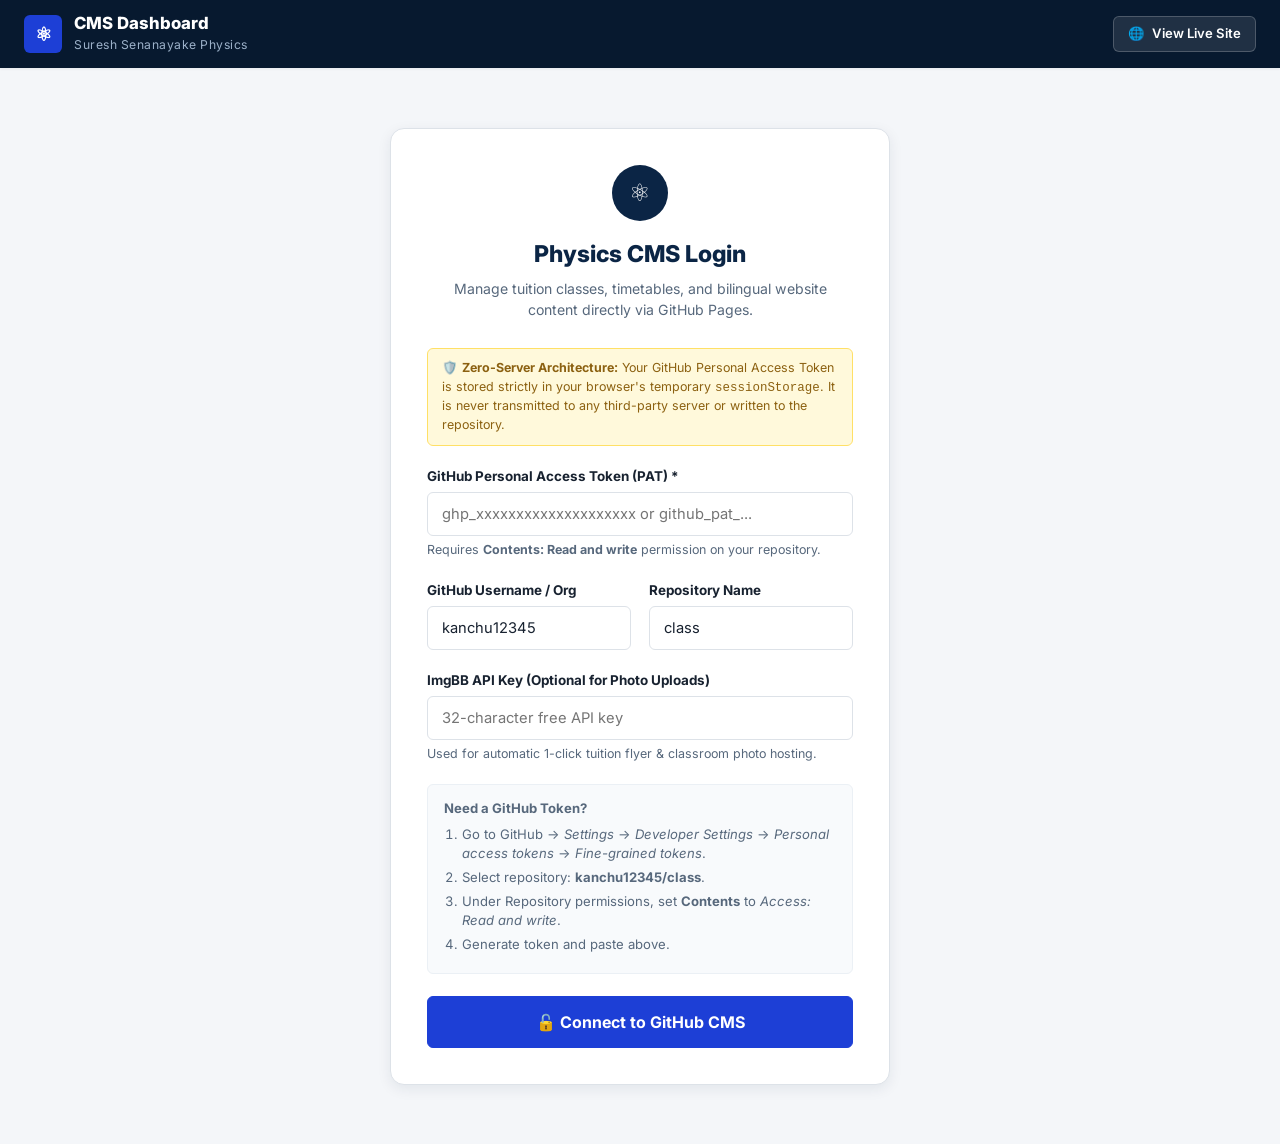
==== admin/index.html @ d7cce409 "Add static CMS data/content.json and serverless admin dashboard (Part 3)" ====
<!DOCTYPE html>
<html lang="en">
<head>
  <meta charset="UTF-8">
  <meta name="viewport" content="width=device-width, initial-scale=1.0">
  <title>CMS Dashboard | Suresh Senanayake Physics Classes</title>

  <!-- Favicon -->
  <link rel="icon" type="image/svg+xml" href="../favicon.svg">
  <link rel="alternate icon" type="image/png" href="../favicon.png">

  <!-- Typography: Inter & Noto Sans Sinhala -->
  <link rel="preconnect" href="https://fonts.googleapis.com">
  <link rel="preconnect" href="https://fonts.gstatic.com" crossorigin>
  <link href="https://fonts.googleapis.com/css2?family=Inter:wght@400;500;600;700;800&family=Noto+Sans+Sinhala:wght@400;500;600;700&display=swap" rel="stylesheet">

  <!-- Admin Stylesheet -->
  <link rel="stylesheet" href="admin.css">
</head>
<body>

  <!-- =========================================================================
       ADMIN HEADER
       ========================================================================= -->
  <header class="admin-header">
    <div class="header-brand">
      <div class="brand-icon">⚛</div>
      <div class="brand-info">
        <h1>CMS Dashboard</h1>
        <span>Suresh Senanayake Physics <strong id="headerRepoInfo" style="color: #64D2FF; margin-left: 6px;"></strong></span>
      </div>
    </div>
    <div class="header-actions">
      <a href="../index.html" target="_blank" class="btn btn-header-link" title="Open live public website in new tab">
        🌐 <span class="btn-text-desktop">View Live Site</span>
      </a>
      <button type="button" id="logoutBtn" class="btn btn-danger" style="display: none;" title="Clear token from browser session">
        🔒 <span class="btn-text-desktop">Logout</span>
      </button>
    </div>
  </header>

  <!-- Toast Notification Container -->
  <div id="adminToast" class="admin-toast"></div>

  <!-- Realtime Sync Indicator -->
  <div id="loadingIndicator" style="display: none; position: fixed; top: 78px; right: 24px; background: rgba(7, 25, 47, 0.95); color: #FFFFFF; padding: 10px 18px; border-radius: 8px; z-index: 1200; font-size: 0.88rem; font-weight: 600; box-shadow: 0 4px 14px rgba(0,0,0,0.25); border: 1px solid rgba(255,255,255,0.1);">
    ⏳ Syncing with GitHub...
  </div>

  <!-- =========================================================================
       1. AUTHENTICATION / LOGIN SCREEN
       ========================================================================= -->
  <main class="auth-wrapper" id="authWrapper">
    <div class="auth-card">
      <div class="auth-header">
        <div class="auth-logo">⚛</div>
        <h2>Physics CMS Login</h2>
        <p>Manage tuition classes, timetables, and bilingual website content directly via GitHub Pages.</p>
      </div>

      <div class="security-note">
        🛡️ <strong>Zero-Server Architecture:</strong> Your GitHub Personal Access Token is stored strictly in your browser's temporary <code>sessionStorage</code>. It is never transmitted to any third-party server or written to the repository.
      </div>

      <form id="loginForm">
        <div class="form-group">
          <label for="ghTokenInput">GitHub Personal Access Token (PAT) *</label>
          <input type="password" id="ghTokenInput" placeholder="ghp_xxxxxxxxxxxxxxxxxxxx or github_pat_..." required autocomplete="current-password">
          <span class="form-hint">Requires <strong>Contents: Read and write</strong> permission on your repository.</span>
        </div>

        <div class="grid-2">
          <div class="form-group">
            <label for="repoOwnerInput">GitHub Username / Org</label>
            <input type="text" id="repoOwnerInput" value="kanchu12345" required>
          </div>
          <div class="form-group">
            <label for="repoNameInput">Repository Name</label>
            <input type="text" id="repoNameInput" value="class" required>
          </div>
        </div>

        <div class="form-group">
          <label for="imgbbKeyInput">ImgBB API Key (Optional for Photo Uploads)</label>
          <input type="text" id="imgbbKeyInput" placeholder="32-character free API key">
          <span class="form-hint">Used for automatic 1-click tuition flyer & classroom photo hosting.</span>
        </div>

        <div class="auth-guide-box">
          <strong>Need a GitHub Token?</strong>
          <ol>
            <li>Go to GitHub → <em>Settings</em> → <em>Developer Settings</em> → <em>Personal access tokens</em> → <em>Fine-grained tokens</em>.</li>
            <li>Select repository: <strong>kanchu12345/class</strong>.</li>
            <li>Under Repository permissions, set <strong>Contents</strong> to <em>Access: Read and write</em>.</li>
            <li>Generate token and paste above.</li>
          </ol>
        </div>

        <button type="submit" class="btn btn-primary" style="width: 100%; padding: 13px; font-size: 1rem; font-weight: 700;">
          🔓 Connect to GitHub CMS
        </button>
      </form>
    </div>
  </main>

  <!-- =========================================================================
       2. DASHBOARD CONTAINER
       ========================================================================= -->
  <div class="admin-container" id="adminContainer" style="display: none;">

    <!-- Navigation Tabs -->
    <nav class="admin-tabs" aria-label="CMS Sections">
      <button type="button" class="tab-btn active" data-tab="tab-classes">
        📚 Tuition Classes <span class="tab-badge" id="classesCountBadge">0</span>
      </button>
      <button type="button" class="tab-btn" data-tab="tab-content">
        📝 Website Copy (Bilingual)
      </button>
      <button type="button" class="tab-btn" data-tab="tab-settings">
        ⚙️ Settings & API Keys
      </button>
    </nav>

    <!-- -----------------------------------------------------------------------
         TAB 1: CLASSES CRUD
         ----------------------------------------------------------------------- -->
    <div class="tab-pane active" id="tab-classes">
      <div class="section-toolbar">
        <div>
          <h2>Tuition Classes & Timetables</h2>
          <p>Add, edit, reorder, or remove class offerings, timetables, and feature bullet points.</p>
        </div>
        <button type="button" id="addClassBtn" class="btn btn-primary">
          + Add New Class
        </button>
      </div>

      <!-- Card Grid populated dynamically by admin.js -->
      <div class="admin-classes-grid" id="classesListContainer">
        <!-- Rendered by admin.js -->
      </div>
    </div>

    <!-- -----------------------------------------------------------------------
         TAB 2: BILINGUAL SITE CONTENT
         ----------------------------------------------------------------------- -->
    <div class="tab-pane" id="tab-content">
      <div class="section-toolbar">
        <div>
          <h2>Website Content Editor</h2>
          <p>Edit English and Sinhala copy across the hero banner, teacher bio, location, and contact cards.</p>
        </div>
      </div>

      <form id="siteContentForm">

        <!-- HERO SECTION CARD -->
        <div class="content-section-card">
          <h3>⚡ Hero Section</h3>
          <p class="card-desc">Topmost banner headlines, trust badge, and introductory tagline.</p>

          <div class="bilingual-field">
            <div class="lang-col">
              <label><span class="badge-lang-en">EN</span> Top Badge</label>
              <input type="text" id="h_badge_en" placeholder="e.g. 2026 / 2027 A/L Physics Batches Open">
            </div>
            <div class="lang-col">
              <label><span class="badge-lang-si">SI</span> Top Badge (සිංහල)</label>
              <input type="text" id="h_badge_si" placeholder="e.g. 2026 / 2027 උසස් පෙළ භෞතික විද්‍යාව">
            </div>
          </div>

          <div class="bilingual-field">
            <div class="lang-col">
              <label><span class="badge-lang-en">EN</span> Main Headline</label>
              <textarea id="h_headline_en" rows="2" placeholder="Main title text on homepage"></textarea>
            </div>
            <div class="lang-col">
              <label><span class="badge-lang-si">SI</span> Main Headline (සිංහල)</label>
              <textarea id="h_headline_si" rows="2" placeholder="ප්‍රධාන සිරස්තලය"></textarea>
            </div>
          </div>

          <div class="bilingual-field">
            <div class="lang-col">
              <label><span class="badge-lang-en">EN</span> Subline Description</label>
              <textarea id="h_subline_en" rows="3" placeholder="Supporting text below headline"></textarea>
            </div>
            <div class="lang-col">
              <label><span class="badge-lang-si">SI</span> Subline Description (සිංහල)</label>
              <textarea id="h_subline_si" rows="3" placeholder="උප සිරස්තලය"></textarea>
            </div>
          </div>
        </div>

        <!-- ABOUT TEACHER CARD -->
        <div class="content-section-card">
          <h3>👨‍🏫 About the Teacher</h3>
          <p class="card-desc">Educator profile, academic qualifications, and teaching philosophy.</p>

          <div class="bilingual-field">
            <div class="lang-col">
              <label><span class="badge-lang-en">EN</span> Section Kicker</label>
              <input type="text" id="a_kicker_en" placeholder="e.g. Meet Your Teacher">
            </div>
            <div class="lang-col">
              <label><span class="badge-lang-si">SI</span> Section Kicker (සිංහල)</label>
              <input type="text" id="a_kicker_si" placeholder="e.g. ඔබේ ගුරුවරයා">
            </div>
          </div>

          <div class="bilingual-field">
            <div class="lang-col">
              <label><span class="badge-lang-en">EN</span> Teacher Name / Title</label>
              <input type="text" id="a_title_en" placeholder="e.g. Suresh Senanayake">
            </div>
            <div class="lang-col">
              <label><span class="badge-lang-si">SI</span> Teacher Name / Title (සිංහල)</label>
              <input type="text" id="a_title_si" placeholder="e.g. සුරේෂ් සේනානායක">
            </div>
          </div>

          <div class="bilingual-field">
            <div class="lang-col">
              <label><span class="badge-lang-en">EN</span> Role Subtitle</label>
              <input type="text" id="a_subtitle_en" placeholder="e.g. Dedicated Physics Educator">
            </div>
            <div class="lang-col">
              <label><span class="badge-lang-si">SI</span> Role Subtitle (සිංහල)</label>
              <input type="text" id="a_subtitle_si" placeholder="e.g. කැපවූ භෞතික විද්‍යා ආචාර්ය">
            </div>
          </div>

          <div class="bilingual-field">
            <div class="lang-col">
              <label><span class="badge-lang-en">EN</span> Academic Qualifications</label>
              <input type="text" id="a_teacher_degree_en" placeholder="e.g. B.Sc. (Physics), University of Peradeniya">
            </div>
            <div class="lang-col">
              <label><span class="badge-lang-si">SI</span> Academic Qualifications (සිංහල)</label>
              <input type="text" id="a_teacher_degree_si" placeholder="e.g. පේරාදෙණිය විශ්වවිද්‍යාලයේ භෞතික විද්‍යා උපාධිධාරී">
            </div>
          </div>

          <div class="bilingual-field">
            <div class="lang-col">
              <label><span class="badge-lang-en">EN</span> Bio Paragraph 1</label>
              <textarea id="a_p1_en" rows="4"></textarea>
            </div>
            <div class="lang-col">
              <label><span class="badge-lang-si">SI</span> Bio Paragraph 1 (සිංහල)</label>
              <textarea id="a_p1_si" rows="4"></textarea>
            </div>
          </div>

          <div class="bilingual-field">
            <div class="lang-col">
              <label><span class="badge-lang-en">EN</span> Bio Paragraph 2</label>
              <textarea id="a_p2_en" rows="4"></textarea>
            </div>
            <div class="lang-col">
              <label><span class="badge-lang-si">SI</span> Bio Paragraph 2 (සිංහල)</label>
              <textarea id="a_p2_si" rows="4"></textarea>
            </div>
          </div>

          <div class="bilingual-field">
            <div class="lang-col">
              <label><span class="badge-lang-en">EN</span> Philosophy Quote Title</label>
              <input type="text" id="a_phil_title_en" placeholder="e.g. Teaching Philosophy">
            </div>
            <div class="lang-col">
              <label><span class="badge-lang-si">SI</span> Philosophy Quote Title (සිංහල)</label>
              <input type="text" id="a_phil_title_si" placeholder="e.g. ඉගැන්වීමේ දර්ශනය">
            </div>
          </div>
        </div>

        <!-- LOCATION & VENUE CARD -->
        <div class="content-section-card">
          <h3>📍 Location & Campus Facilities</h3>
          <p class="card-desc">Physical classroom institute details and Google Maps embed configuration.</p>

          <div class="bilingual-field">
            <div class="lang-col">
              <label><span class="badge-lang-en">EN</span> Institute Name</label>
              <input type="text" id="loc_name_en" placeholder="e.g. Gampaha Education Institute">
            </div>
            <div class="lang-col">
              <label><span class="badge-lang-si">SI</span> Institute Name (සිංහල)</label>
              <input type="text" id="loc_name_si" placeholder="e.g. ගම්පහ අධ්‍යාපන ආයතනය">
            </div>
          </div>

          <div class="grid-2">
            <div class="form-group">
              <label for="loc_town_en">Town / City</label>
              <input type="text" id="loc_town_en" placeholder="e.g. Gampaha, Sri Lanka">
            </div>
            <div class="form-group">
              <label for="loc_landmark_en">Landmark / Proximity</label>
              <input type="text" id="loc_landmark_en" placeholder="e.g. 5 mins walk from Gampaha Railway Station">
            </div>
          </div>

          <div class="form-group">
            <label for="loc_facilities_en">Facilities Description</label>
            <input type="text" id="loc_facilities_en" placeholder="e.g. Air-conditioned lecture halls, multimedia projection, quiet study lounge">
          </div>

          <div class="form-group">
            <label for="loc_map_url">Google Maps Embed URL</label>
            <input type="url" id="loc_map_url" placeholder="https://www.google.com/maps/embed?...">
            <span class="form-hint">Paste the <code>src</code> attribute from Google Maps → Share → Embed a map.</span>
          </div>
        </div>

        <!-- CONTACT DETAILS CARD -->
        <div class="content-section-card">
          <h3>📞 Direct Contact & Inquiries</h3>
          <p class="card-desc">Official channels linked to call, email, and WhatsApp inquiry buttons.</p>

          <div class="grid-3">
            <div class="form-group">
              <label for="c_email">Official Email</label>
              <input type="email" id="c_email" placeholder="e.g. suresh.senanayake@gmail.com">
            </div>
            <div class="form-group">
              <label for="c_phone">Phone Number</label>
              <input type="tel" id="c_phone" placeholder="e.g. 071 569 7364">
            </div>
            <div class="form-group">
              <label for="c_whatsapp">WhatsApp Number</label>
              <input type="tel" id="c_whatsapp" placeholder="e.g. +94 77 917 0297">
            </div>
          </div>
        </div>

      </form>
    </div>

    <!-- -----------------------------------------------------------------------
         TAB 3: SETTINGS & API KEYS
         ----------------------------------------------------------------------- -->
    <div class="tab-pane" id="tab-settings">
      <div class="section-toolbar">
        <div>
          <h2>Settings & Integrations</h2>
          <p>Configure repository parameters and third-party media hosting keys.</p>
        </div>
      </div>

      <div class="content-section-card">
        <h3>🖼️ ImgBB Image Hosting Configuration</h3>
        <p class="card-desc">Enable 1-click flyer and classroom photo uploads directly from the Class Editor modal.</p>

        <div class="form-group">
          <label for="settingsImgbbKey">ImgBB Free API Key</label>
          <input type="text" id="settingsImgbbKey" placeholder="Paste your 32-character ImgBB API key">
          <span class="form-hint">Get a free key in 30 seconds at <a href="https://api.imgbb.com/" target="_blank">api.imgbb.com</a>. Stored only in your local browser storage.</span>
        </div>

        <button type="button" id="saveSettingsBtn" class="btn btn-primary">
          💾 Save Settings
        </button>
      </div>

      <div class="content-section-card">
        <h3>🚀 GitHub Pages Deployment Workflow</h3>
        <p class="card-desc">How changes make their way to your live website:</p>
        <ol style="padding-left: 20px; color: var(--admin-text-muted); font-size: 0.88rem; line-height: 1.7;">
          <li>When you click <strong>Commit & Publish to GitHub</strong>, the admin panel creates a new Git commit on branch <code>main</code> updating <code>data/content.json</code>.</li>
          <li>Sinhala characters are encoded into UTF-8 safe base64 bytes to guarantee zero text corruption.</li>
          <li>GitHub Pages automatically detects the commit and rebuilds the static site within 1–2 minutes.</li>
          <li>Visitors on <code>index.html</code> immediately receive the new classes and copy upon refreshing the page.</li>
        </ol>
      </div>
    </div>

  </div>

  <!-- =========================================================================
       3. CLASS EDIT / ADD MODAL
       ========================================================================= -->
  <div class="modal-overlay" id="classModal">
    <div class="modal-dialog">
      <div class="modal-header">
        <h3 id="classModalTitle">Add New Class Entry</h3>
        <button type="button" id="modalCloseBtn" class="modal-close-btn" aria-label="Close modal">&times;</button>
      </div>

      <form id="classForm">
        <div class="modal-body">

          <!-- Title -->
          <div class="bilingual-field">
            <div class="lang-col">
              <label><span class="badge-lang-en">EN</span> Class Title *</label>
              <input type="text" id="c_title_en" placeholder="e.g. 2026 A/L Physics Theory" required>
            </div>
            <div class="lang-col">
              <label><span class="badge-lang-si">SI</span> Class Title (සිංහල)</label>
              <input type="text" id="c_title_si" placeholder="e.g. 2026 උසස් පෙළ සිද්ධාන්ත">
            </div>
          </div>

          <!-- Tag & Category -->
          <div class="grid-2">
            <div class="form-group">
              <label for="c_tag">Tag Label</label>
              <input type="text" id="c_tag" placeholder="e.g. 2026 A/L or O/L Foundation">
            </div>
            <div class="form-group">
              <label for="c_tagClass">Tag Visual Style</label>
              <select id="c_tagClass">
                <option value="tag-al">A/L Theory (Royal Blue Badge)</option>
                <option value="tag-rev">Revision / Paper (Teal Badge)</option>
                <option value="tag-ol">O/L Foundation (Amber Badge)</option>
              </select>
            </div>
          </div>

          <!-- Medium & Badge -->
          <div class="grid-2">
            <div class="form-group">
              <label for="c_medium_en">Medium (English)</label>
              <input type="text" id="c_medium_en" value="Sinhala & English Medium">
            </div>
            <div class="form-group">
              <label for="c_badge">Featured Highlight Badge</label>
              <input type="text" id="c_badge" placeholder="e.g. NEW BATCH or POPULAR">
            </div>
          </div>

          <div class="form-group">
            <label for="c_medium_si">Medium (සිංහල)</label>
            <input type="text" id="c_medium_si" value="සිංහල හා ඉංග්‍රීසි මාධ්‍ය">
          </div>

          <!-- Schedule & Venue -->
          <div class="bilingual-field">
            <div class="lang-col">
              <label><span class="badge-lang-en">EN</span> Timetable / Schedule</label>
              <input type="text" id="c_schedule_en" placeholder="e.g. Saturdays: 8:00 AM – 1:30 PM">
            </div>
            <div class="lang-col">
              <label><span class="badge-lang-si">SI</span> Timetable (සිංහල)</label>
              <input type="text" id="c_schedule_si" placeholder="e.g. සෙනසුරාදා: පෙ.ව. 8:00 – ප.ව. 1:30">
            </div>
          </div>

          <div class="form-group">
            <label for="c_venue">Campus Venue</label>
            <input type="text" id="c_venue" value="Gampaha Institute">
          </div>

          <!-- Descriptions -->
          <div class="bilingual-field">
            <div class="lang-col">
              <label><span class="badge-lang-en">EN</span> Class Description</label>
              <textarea id="c_desc_en" rows="3" placeholder="Brief overview of course curriculum"></textarea>
            </div>
            <div class="lang-col">
              <label><span class="badge-lang-si">SI</span> Class Description (සිංහල)</label>
              <textarea id="c_desc_si" rows="3" placeholder="පාඨමාලා විස්තරය"></textarea>
            </div>
          </div>

          <!-- Features (Bullet points) -->
          <div class="form-group">
            <label for="c_features">Key Syllabus Features (One per line: <code>English | Sinhala</code>)</label>
            <textarea id="c_features" rows="4" placeholder="Full syllabus theory coverage | සම්පූර්ණ විෂය නිර්දේශ ආවරණය&#10;Unit-by-unit tutorials | ඒකක අනුව නිබන්ධන&#10;Model paper discussion | ආදර්ශ ප්‍රශ්න පත්‍ර සාකච්ඡාව"></textarea>
            <span class="form-hint">Format each line as: <code>English Feature | Sinhala Feature</code>. If no pipe, the text will be used for both.</span>
          </div>

          <!-- Image Upload & URL -->
          <div class="form-group">
            <label>Classroom / Flyer Photo</label>
            <div class="image-upload-box">
              <input type="file" id="classImageFile" accept="image/png, image/jpeg, image/webp">
              <div id="imageUploadStatus" style="font-size: 0.8rem; margin-top: 6px; color: var(--admin-text-muted);">
                Select photo to upload to ImgBB automatically, or paste direct URL below.
              </div>
            </div>
            <input type="url" id="classImageUrlInput" placeholder="https://i.ibb.co/... or https://images.unsplash.com/...">

            <div class="image-preview-frame" id="classImagePreview">
              <img src="" alt="Class thumbnail preview" id="previewImgTag">
              <button type="button" id="removeImageBtn" class="btn btn-danger" style="position: absolute; top: 8px; right: 8px; padding: 4px 10px; font-size: 0.75rem;">
                ✕ Remove
              </button>
            </div>
          </div>

        </div>

        <div class="modal-footer">
          <button type="button" id="modalCancelBtn" class="btn btn-secondary">Cancel</button>
          <button type="submit" class="btn btn-primary">Save to Draft</button>
        </div>
      </form>
    </div>
  </div>

  <!-- =========================================================================
       4. FLOATING SAVE & PUBLISH BAR
       ========================================================================= -->
  <aside class="floating-save-bar" id="floatingSaveBar" style="display: none;">
    <div class="save-status-info">
      <span id="saveStatusDot" class="status-dot"></span>
      <span id="saveStatusText">All changes synced with GitHub</span>
    </div>
    <div class="save-actions">
      <button type="button" id="discardChangesBtn" class="btn btn-secondary">
        Discard Changes
      </button>
      <button type="button" id="saveAllBtn" class="btn btn-primary">
        💾 Commit & Publish to GitHub
      </button>
    </div>
  </aside>

  <!-- Admin Controller Script -->
  <script src="admin.js"></script>
</body>
</html>
---- admin/admin.css ----
/* ==========================================================================
   ADMIN PANEL STYLESHEET — SURESH SENANAYAKE PHYSICS CLASSES
   Academic, Functional, High-Productivity Dashboard UI
   ========================================================================== */

:root {
  --admin-primary: #0B2545;
  --admin-primary-dark: #07192F;
  --admin-brand-blue: #1D3FD6;
  --admin-brand-hover: #1432B2;
  --admin-amber: #F5A623;
  --admin-amber-hover: #E09212;
  --admin-teal: #17B6A7;
  --admin-teal-soft: rgba(23, 182, 167, 0.12);
  --admin-red: #E03131;
  --admin-green: #2B8A3E;

  --admin-bg: #F4F6F9;
  --admin-surface: #FFFFFF;
  --admin-border: #DDE2E8;
  --admin-border-subtle: #EBF0F5;

  --admin-text: #182230;
  --admin-text-muted: #57687C;
  --admin-text-light: #8494A5;

  --font-sans: 'Inter', -apple-system, BlinkMacSystemFont, 'Segoe UI', Roboto, Helvetica, Arial, sans-serif;
  --font-sinhala: 'Noto Sans Sinhala', 'Inter', sans-serif;

  --radius-sm: 6px;
  --radius-md: 10px;
  --radius-lg: 14px;
  --radius-pill: 9999px;

  --shadow-sm: 0 1px 3px rgba(11, 37, 69, 0.06);
  --shadow-md: 0 4px 14px rgba(11, 37, 69, 0.08);
  --shadow-lg: 0 10px 30px rgba(11, 37, 69, 0.12);
}

*, *::before, *::after {
  box-sizing: border-box;
  margin: 0;
  padding: 0;
}

body {
  font-family: var(--font-sans);
  background-color: var(--admin-bg);
  color: var(--admin-text);
  line-height: 1.5;
  font-size: 0.95rem;
  min-height: 100vh;
}

/* Form inputs & Typography */
input, select, textarea, button {
  font: inherit;
}

a {
  color: var(--admin-brand-blue);
  text-decoration: none;
}

a:hover {
  text-decoration: underline;
}

/* Top Navigation Bar */
.admin-header {
  background-color: var(--admin-primary-dark);
  color: #FFFFFF;
  height: 68px;
  padding: 0 24px;
  display: flex;
  align-items: center;
  justify-content: space-between;
  box-shadow: var(--shadow-sm);
  position: sticky;
  top: 0;
  z-index: 100;
}

.header-brand {
  display: flex;
  align-items: center;
  gap: 12px;
}

.brand-icon {
  width: 38px;
  height: 38px;
  background-color: var(--admin-brand-blue);
  color: #FFFFFF;
  border-radius: var(--radius-sm);
  display: flex;
  align-items: center;
  justify-content: center;
  font-weight: 800;
  font-size: 1.2rem;
}

.brand-info h1 {
  font-size: 1.05rem;
  font-weight: 800;
  line-height: 1.2;
}

.brand-info span {
  font-size: 0.76rem;
  color: #9CB1C9;
  letter-spacing: 0.5px;
}

.header-actions {
  display: flex;
  align-items: center;
  gap: 12px;
}

.btn {
  display: inline-flex;
  align-items: center;
  justify-content: center;
  gap: 8px;
  padding: 9px 18px;
  font-size: 0.88rem;
  font-weight: 600;
  border-radius: var(--radius-sm);
  cursor: pointer;
  border: 1px solid transparent;
  transition: all 0.2s ease;
  text-decoration: none;
}

.btn-primary {
  background-color: var(--admin-brand-blue);
  color: #FFFFFF;
  border-color: var(--admin-brand-blue);
}

.btn-primary:hover {
  background-color: var(--admin-brand-hover);
  text-decoration: none;
}

.btn-amber {
  background-color: var(--admin-amber);
  color: #07192F;
  border-color: var(--admin-amber);
  font-weight: 700;
}

.btn-amber:hover {
  background-color: var(--admin-amber-hover);
  text-decoration: none;
}

.btn-secondary {
  background-color: var(--admin-surface);
  color: var(--admin-text);
  border-color: var(--admin-border);
}

.btn-secondary:hover {
  background-color: #F1F4F8;
  text-decoration: none;
}

.btn-danger {
  background-color: #FFF5F5;
  color: var(--admin-red);
  border-color: #FFC9C9;
}

.btn-danger:hover {
  background-color: var(--admin-red);
  color: #FFFFFF;
  text-decoration: none;
}

.btn-header-link {
  background-color: rgba(255, 255, 255, 0.1);
  color: #FFFFFF;
  border-color: rgba(255, 255, 255, 0.2);
  font-size: 0.82rem;
  padding: 7px 14px;
}

.btn-header-link:hover {
  background-color: rgba(255, 255, 255, 0.2);
  color: #FFFFFF;
  text-decoration: none;
}

/* Authentication Screen */
.auth-wrapper {
  max-width: 540px;
  margin: 60px auto;
  padding: 0 20px;
}

.auth-card {
  background-color: var(--admin-surface);
  border: 1px solid var(--admin-border);
  border-radius: var(--radius-lg);
  padding: 36px;
  box-shadow: var(--shadow-md);
}

.auth-header {
  text-align: center;
  margin-bottom: 28px;
}

.auth-logo {
  width: 56px;
  height: 56px;
  background-color: var(--admin-primary);
  color: #FFFFFF;
  border-radius: 50%;
  display: flex;
  align-items: center;
  justify-content: center;
  margin: 0 auto 16px auto;
  font-size: 1.5rem;
}

.auth-header h2 {
  font-size: 1.45rem;
  font-weight: 800;
  color: var(--admin-primary);
  margin-bottom: 6px;
}

.auth-header p {
  font-size: 0.88rem;
  color: var(--admin-text-muted);
}

.form-group {
  margin-bottom: 20px;
}

.form-group label {
  display: block;
  font-size: 0.84rem;
  font-weight: 700;
  color: var(--admin-text);
  margin-bottom: 6px;
}

.form-group input,
.form-group select,
.form-group textarea {
  width: 100%;
  padding: 10px 14px;
  font-size: 0.92rem;
  border: 1px solid var(--admin-border);
  border-radius: var(--radius-sm);
  background-color: #FFFFFF;
  color: var(--admin-text);
  transition: border-color 0.2s ease, box-shadow 0.2s ease;
}

.form-group input:focus,
.form-group select:focus,
.form-group textarea:focus {
  outline: none;
  border-color: var(--admin-brand-blue);
  box-shadow: 0 0 0 3px rgba(29, 63, 214, 0.15);
}

.form-hint {
  font-size: 0.78rem;
  color: var(--admin-text-muted);
  margin-top: 5px;
  display: block;
}

.auth-guide-box {
  background-color: #F8FAFC;
  border: 1px solid var(--admin-border-subtle);
  border-radius: var(--radius-sm);
  padding: 14px 16px;
  font-size: 0.82rem;
  color: var(--admin-text-muted);
  margin-bottom: 22px;
}

.auth-guide-box ol {
  padding-left: 18px;
  margin-top: 6px;
}

.auth-guide-box li {
  margin-bottom: 4px;
}

.security-note {
  font-size: 0.78rem;
  color: #8C6111;
  background-color: #FFF9DB;
  border: 1px solid #FFE066;
  border-radius: var(--radius-sm);
  padding: 10px 14px;
  margin-bottom: 20px;
}

/* Dashboard Container */
.admin-container {
  max-width: 1200px;
  margin: 32px auto 100px auto;
  padding: 0 24px;
}

/* Navigation Tabs */
.admin-tabs {
  display: flex;
  align-items: center;
  gap: 8px;
  border-bottom: 1px solid var(--admin-border);
  margin-bottom: 28px;
}

.tab-btn {
  background: none;
  border: none;
  padding: 12px 20px;
  font-size: 0.94rem;
  font-weight: 600;
  color: var(--admin-text-muted);
  cursor: pointer;
  position: relative;
  transition: color 0.2s ease;
  display: flex;
  align-items: center;
  gap: 8px;
}

.tab-btn:hover {
  color: var(--admin-brand-blue);
}

.tab-btn.active {
  color: var(--admin-brand-blue);
  font-weight: 700;
}

.tab-btn.active::after {
  content: '';
  position: absolute;
  bottom: -1px;
  left: 0;
  width: 100%;
  height: 3px;
  background-color: var(--admin-brand-blue);
  border-radius: 3px 3px 0 0;
}

.tab-badge {
  background-color: var(--admin-border);
  color: var(--admin-text);
  font-size: 0.75rem;
  padding: 2px 8px;
  border-radius: var(--radius-pill);
}

.tab-btn.active .tab-badge {
  background-color: var(--admin-brand-blue);
  color: #FFFFFF;
}

/* Tab Contents */
.tab-pane {
  display: none;
}

.tab-pane.active {
  display: block;
}

/* Section Controls */
.section-toolbar {
  display: flex;
  align-items: center;
  justify-content: space-between;
  margin-bottom: 24px;
  flex-wrap: wrap;
  gap: 16px;
}

.section-toolbar h2 {
  font-size: 1.35rem;
  font-weight: 800;
  color: var(--admin-primary);
}

.section-toolbar p {
  font-size: 0.86rem;
  color: var(--admin-text-muted);
}

/* Classes Cards Grid */
.admin-classes-grid {
  display: grid;
  grid-template-columns: repeat(auto-fill, minmax(340px, 1fr));
  gap: 22px;
}

.admin-class-card {
  background-color: var(--admin-surface);
  border: 1px solid var(--admin-border);
  border-radius: var(--radius-md);
  padding: 22px;
  box-shadow: var(--shadow-sm);
  display: flex;
  flex-direction: column;
  position: relative;
  transition: transform 0.2s ease, box-shadow 0.2s ease;
}

.admin-class-card:hover {
  transform: translateY(-2px);
  box-shadow: var(--shadow-md);
}

.admin-class-img-thumb {
  width: 100%;
  height: 140px;
  object-fit: cover;
  border-radius: var(--radius-sm);
  margin-bottom: 14px;
  background-color: var(--admin-border-subtle);
}

.admin-class-meta {
  display: flex;
  align-items: center;
  gap: 8px;
  margin-bottom: 10px;
  flex-wrap: wrap;
}

.badge-tag {
  font-size: 0.72rem;
  font-weight: 700;
  padding: 3px 8px;
  border-radius: var(--radius-sm);
  background-color: rgba(29, 63, 214, 0.1);
  color: var(--admin-brand-blue);
  text-transform: uppercase;
}

.badge-featured {
  font-size: 0.72rem;
  font-weight: 700;
  padding: 3px 8px;
  border-radius: var(--radius-sm);
  background-color: rgba(245, 166, 35, 0.2);
  color: #B36800;
  text-transform: uppercase;
}

.admin-class-title {
  font-size: 1.15rem;
  font-weight: 800;
  color: var(--admin-primary);
  margin-bottom: 6px;
  line-height: 1.3;
}

.admin-class-title-si {
  font-size: 0.88rem;
  color: var(--admin-text-muted);
  font-family: var(--font-sinhala);
  margin-bottom: 12px;
}

.admin-class-desc {
  font-size: 0.86rem;
  color: var(--admin-text-muted);
  line-height: 1.55;
  margin-bottom: 14px;
  flex-grow: 1;
}

.admin-class-schedule {
  font-size: 0.82rem;
  color: var(--admin-brand-blue);
  background-color: rgba(29, 63, 214, 0.05);
  padding: 6px 10px;
  border-radius: var(--radius-sm);
  margin-bottom: 16px;
  font-weight: 600;
}

.admin-class-actions {
  display: flex;
  align-items: center;
  gap: 8px;
  padding-top: 14px;
  border-top: 1px solid var(--admin-border-subtle);
}

.admin-class-actions .btn {
  flex: 1;
  font-size: 0.82rem;
  padding: 7px 12px;
}

/* Site Content Form Cards */
.content-section-card {
  background-color: var(--admin-surface);
  border: 1px solid var(--admin-border);
  border-radius: var(--radius-md);
  padding: 28px;
  margin-bottom: 28px;
  box-shadow: var(--shadow-sm);
}

.content-section-card h3 {
  font-size: 1.15rem;
  font-weight: 800;
  color: var(--admin-primary);
  margin-bottom: 6px;
  display: flex;
  align-items: center;
  gap: 8px;
}

.content-section-card p.card-desc {
  font-size: 0.84rem;
  color: var(--admin-text-muted);
  margin-bottom: 20px;
}

.grid-2 {
  display: grid;
  grid-template-columns: 1fr 1fr;
  gap: 18px;
}

.grid-3 {
  display: grid;
  grid-template-columns: repeat(3, 1fr);
  gap: 16px;
}

/* Bilingual Field Container */
.bilingual-field {
  display: grid;
  grid-template-columns: 1fr 1fr;
  gap: 16px;
  background-color: #FAFAFC;
  border: 1px solid var(--admin-border-subtle);
  border-radius: var(--radius-sm);
  padding: 14px;
  margin-bottom: 16px;
}

.lang-col label {
  display: flex;
  align-items: center;
  gap: 6px;
  font-size: 0.78rem;
  font-weight: 700;
  text-transform: uppercase;
  letter-spacing: 0.5px;
  margin-bottom: 6px;
}

.badge-lang-en {
  background-color: var(--admin-primary);
  color: #FFFFFF;
  padding: 1px 6px;
  border-radius: 3px;
  font-size: 0.7rem;
}

.badge-lang-si {
  background-color: var(--admin-brand-blue);
  color: #FFFFFF;
  padding: 1px 6px;
  border-radius: 3px;
  font-size: 0.7rem;
}

/* Modal Windows */
.modal-overlay {
  position: fixed;
  top: 0;
  left: 0;
  width: 100%;
  height: 100%;
  background-color: rgba(7, 25, 47, 0.6);
  backdrop-filter: blur(4px);
  -webkit-backdrop-filter: blur(4px);
  display: none;
  align-items: center;
  justify-content: center;
  z-index: 1000;
  padding: 20px;
}

.modal-overlay.open {
  display: flex;
}

.modal-dialog {
  background-color: var(--admin-surface);
  border-radius: var(--radius-lg);
  max-width: 680px;
  width: 100%;
  max-height: 90vh;
  display: flex;
  flex-direction: column;
  box-shadow: var(--shadow-lg);
  overflow: hidden;
  animation: modalPop 0.25s ease;
}

@keyframes modalPop {
  0% { transform: scale(0.95); opacity: 0; }
  100% { transform: scale(1); opacity: 1; }
}

.modal-header {
  padding: 20px 24px;
  border-bottom: 1px solid var(--admin-border);
  display: flex;
  align-items: center;
  justify-content: space-between;
}

.modal-header h3 {
  font-size: 1.2rem;
  font-weight: 800;
  color: var(--admin-primary);
}

.modal-close-btn {
  background: none;
  border: none;
  font-size: 1.4rem;
  color: var(--admin-text-muted);
  cursor: pointer;
  line-height: 1;
  padding: 4px;
}

.modal-body {
  padding: 24px;
  overflow-y: auto;
  flex-grow: 1;
}

.modal-footer {
  padding: 16px 24px;
  border-top: 1px solid var(--admin-border);
  display: flex;
  align-items: center;
  justify-content: flex-end;
  gap: 12px;
  background-color: #F8FAFC;
}

/* Image Upload Preview in Modal */
.image-upload-box {
  border: 2px dashed var(--admin-border);
  border-radius: var(--radius-md);
  padding: 16px;
  text-align: center;
  background-color: #FAFBFD;
  margin-bottom: 14px;
}

.image-preview-frame {
  width: 100%;
  height: 160px;
  border-radius: var(--radius-sm);
  background-color: var(--admin-border-subtle);
  overflow: hidden;
  display: none;
  align-items: center;
  justify-content: center;
  margin-top: 12px;
  position: relative;
}

.image-preview-frame img {
  width: 100%;
  height: 100%;
  object-fit: cover;
}

/* Floating Save Bar */
.floating-save-bar {
  position: fixed;
  bottom: 0;
  left: 0;
  width: 100%;
  background-color: var(--admin-primary-dark);
  color: #FFFFFF;
  padding: 14px 24px;
  display: flex;
  align-items: center;
  justify-content: space-between;
  box-shadow: 0 -4px 16px rgba(0, 0, 0, 0.15);
  z-index: 900;
}

.save-status-info {
  display: flex;
  align-items: center;
  gap: 10px;
  font-size: 0.88rem;
}

.status-dot {
  width: 10px;
  height: 10px;
  border-radius: 50%;
  background-color: #51CF66;
}

.status-dot.unsaved {
  background-color: var(--admin-amber);
}

.save-actions {
  display: flex;
  align-items: center;
  gap: 12px;
}

/* Alert Notification Banner */
.admin-toast {
  position: fixed;
  top: 84px;
  right: 24px;
  max-width: 420px;
  background-color: #FFFFFF;
  border-radius: var(--radius-md);
  padding: 16px 20px;
  box-shadow: var(--shadow-lg);
  border-left: 4px solid var(--admin-brand-blue);
  z-index: 1100;
  display: none;
  animation: slideIn 0.3s ease;
}

@keyframes slideIn {
  from { transform: translateX(50px); opacity: 0; }
  to { transform: translateX(0); opacity: 1; }
}

.admin-toast.success {
  border-left-color: #25D366;
}

.admin-toast.error {
  border-left-color: var(--admin-red);
}

.admin-toast h4 {
  font-size: 0.94rem;
  font-weight: 700;
  margin-bottom: 4px;
}

.admin-toast p {
  font-size: 0.84rem;
  color: var(--admin-text-muted);
}

/* Mobile Responsive Rules */
@media (max-width: 768px) {
  .admin-header {
    padding: 0 16px;
  }

  .header-actions .btn-text-desktop {
    display: none;
  }

  .admin-classes-grid {
    grid-template-columns: 1fr;
  }

  .grid-2, .bilingual-field {
    grid-template-columns: 1fr;
  }

  .floating-save-bar {
    flex-direction: column;
    gap: 10px;
    padding: 12px 16px;
  }

  .save-actions {
    width: 100%;
  }

  .save-actions .btn {
    flex: 1;
  }
}
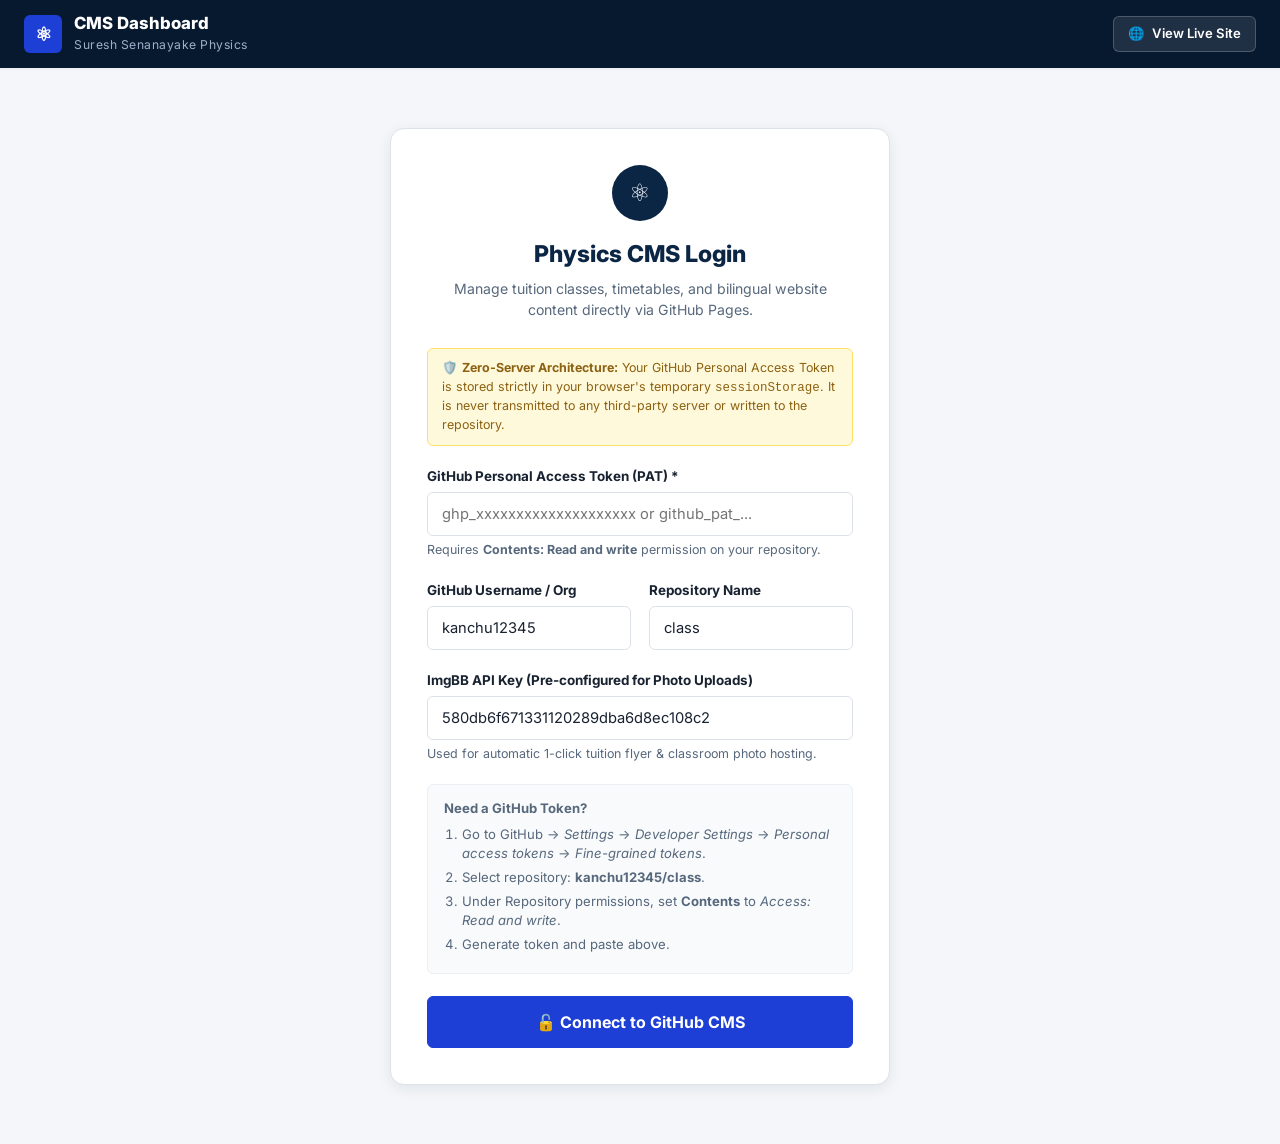
==== commit 38103288: "Configure default ImgBB API key for automatic photo hosting" ====
--- a/admin/index.html
+++ b/admin/index.html
@@ -82,8 +82,8 @@
         </div>
 
         <div class="form-group">
-          <label for="imgbbKeyInput">ImgBB API Key (Optional for Photo Uploads)</label>
-          <input type="text" id="imgbbKeyInput" placeholder="32-character free API key">
+          <label for="imgbbKeyInput">ImgBB API Key (Pre-configured for Photo Uploads)</label>
+          <input type="text" id="imgbbKeyInput" value="580db6f671331120289dba6d8ec108c2" placeholder="32-character free API key">
           <span class="form-hint">Used for automatic 1-click tuition flyer & classroom photo hosting.</span>
         </div>
 
@@ -357,7 +357,7 @@
 
         <div class="form-group">
           <label for="settingsImgbbKey">ImgBB Free API Key</label>
-          <input type="text" id="settingsImgbbKey" placeholder="Paste your 32-character ImgBB API key">
+          <input type="text" id="settingsImgbbKey" value="580db6f671331120289dba6d8ec108c2" placeholder="Paste your 32-character ImgBB API key">
           <span class="form-hint">Get a free key in 30 seconds at <a href="https://api.imgbb.com/" target="_blank">api.imgbb.com</a>. Stored only in your local browser storage.</span>
         </div>
 
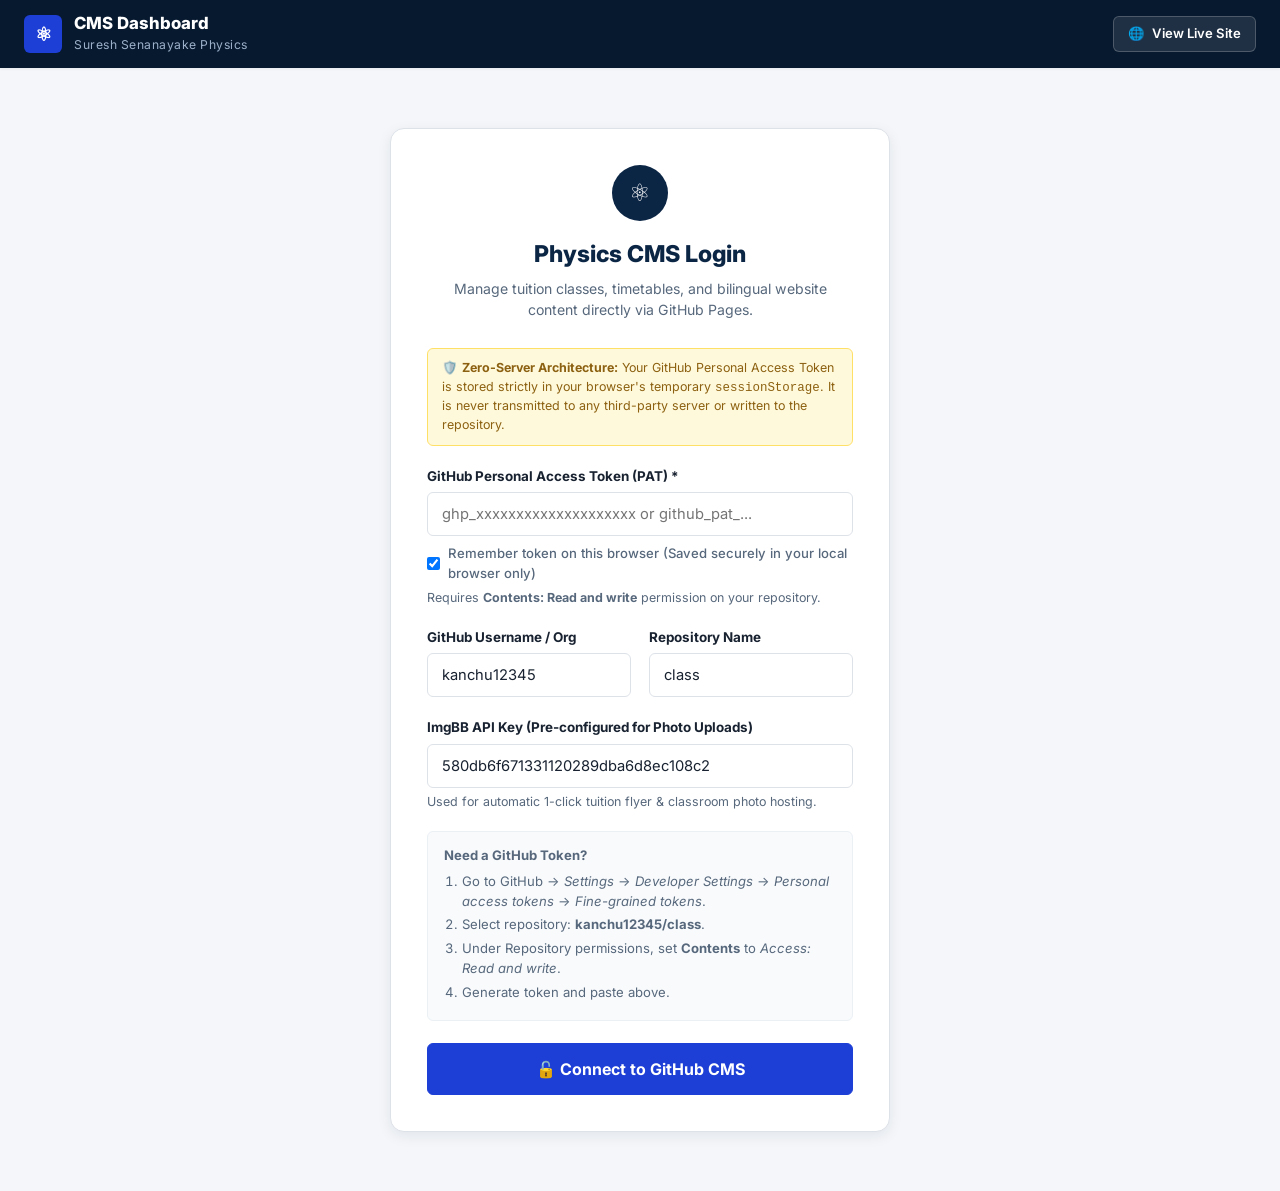
==== commit c8cb1347: "Add Remember token on this browser support" ====
--- a/admin/index.html
+++ b/admin/index.html
@@ -67,6 +67,12 @@
         <div class="form-group">
           <label for="ghTokenInput">GitHub Personal Access Token (PAT) *</label>
           <input type="password" id="ghTokenInput" placeholder="ghp_xxxxxxxxxxxxxxxxxxxx or github_pat_..." required autocomplete="current-password">
+          <div style="margin-top: 8px; display: flex; align-items: center; gap: 8px;">
+            <input type="checkbox" id="rememberTokenCheckbox" checked style="width: auto; cursor: pointer;">
+            <label for="rememberTokenCheckbox" style="margin-bottom: 0; font-size: 0.82rem; font-weight: 500; cursor: pointer; color: var(--admin-text-muted);">
+              Remember token on this browser (Saved securely in your local browser only)
+            </label>
+          </div>
           <span class="form-hint">Requires <strong>Contents: Read and write</strong> permission on your repository.</span>
         </div>
 
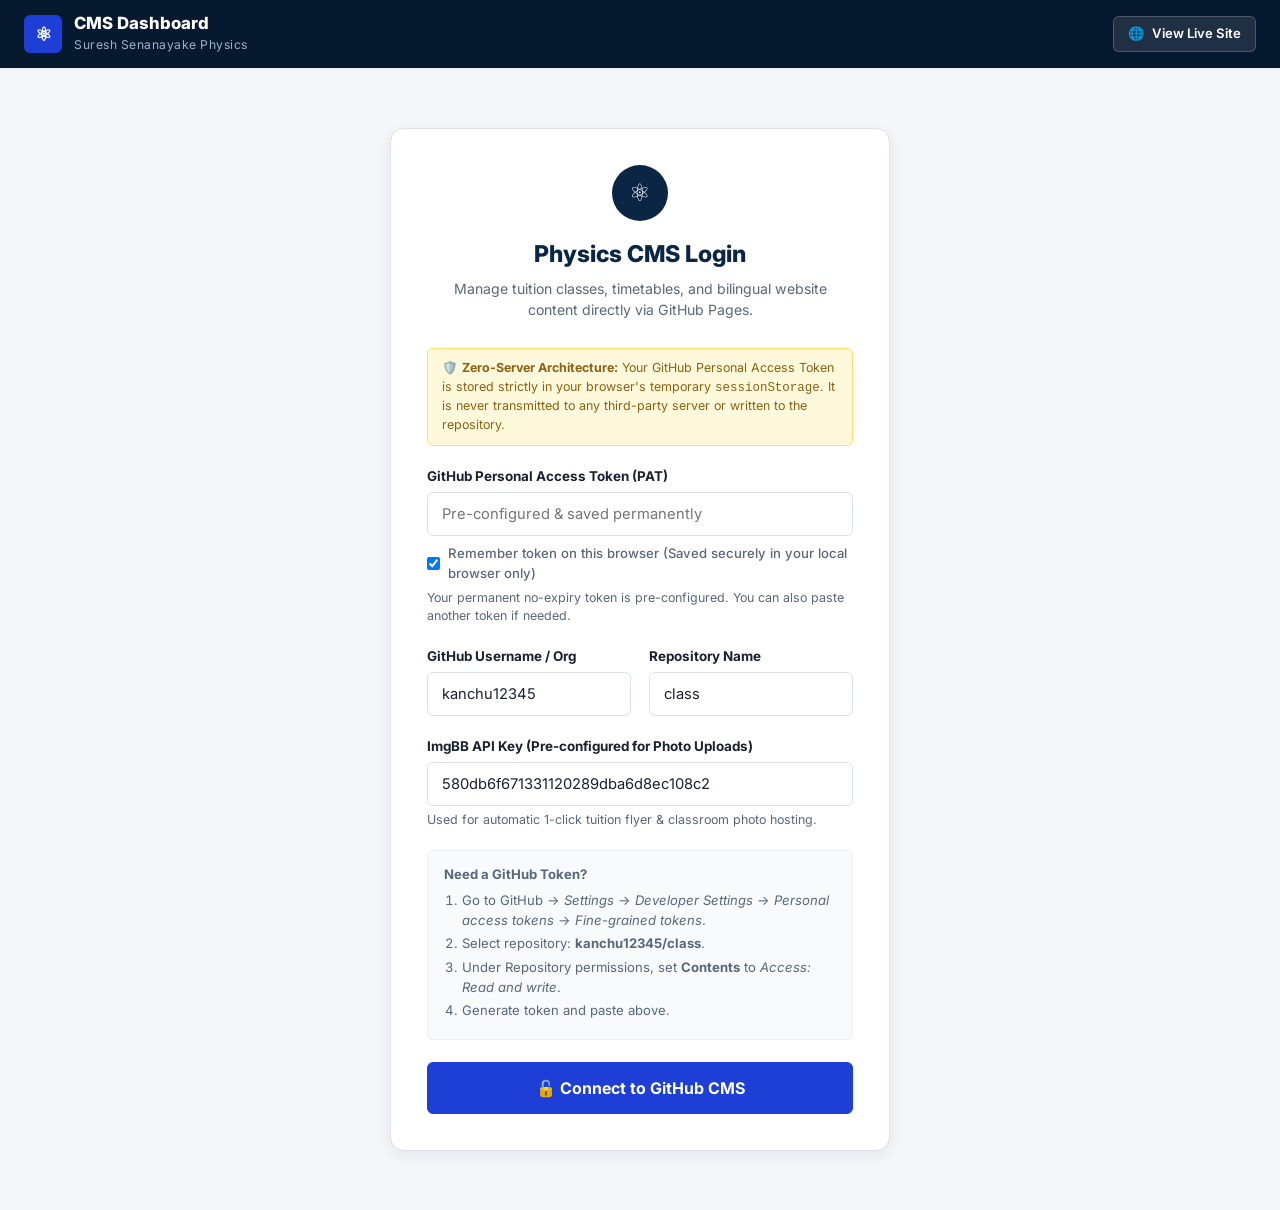
==== commit 436cb786: "Support 1-click token setup and persistent browser storage for Admin CMS" ====
--- a/admin/index.html
+++ b/admin/index.html
@@ -65,15 +65,15 @@
 
       <form id="loginForm">
         <div class="form-group">
-          <label for="ghTokenInput">GitHub Personal Access Token (PAT) *</label>
-          <input type="password" id="ghTokenInput" placeholder="ghp_xxxxxxxxxxxxxxxxxxxx or github_pat_..." required autocomplete="current-password">
+          <label for="ghTokenInput">GitHub Personal Access Token (PAT)</label>
+          <input type="password" id="ghTokenInput" placeholder="Pre-configured &amp; saved permanently" autocomplete="current-password">
           <div style="margin-top: 8px; display: flex; align-items: center; gap: 8px;">
             <input type="checkbox" id="rememberTokenCheckbox" checked style="width: auto; cursor: pointer;">
             <label for="rememberTokenCheckbox" style="margin-bottom: 0; font-size: 0.82rem; font-weight: 500; cursor: pointer; color: var(--admin-text-muted);">
               Remember token on this browser (Saved securely in your local browser only)
             </label>
           </div>
-          <span class="form-hint">Requires <strong>Contents: Read and write</strong> permission on your repository.</span>
+          <span class="form-hint">Your permanent no-expiry token is pre-configured. You can also paste another token if needed.</span>
         </div>
 
         <div class="grid-2">
@@ -283,6 +283,112 @@
           </div>
         </div>
 
+        <!-- WHY CHOOSE US CARD -->
+        <div class="content-section-card">
+          <h3>🌟 Why Choose Us (Trust Pillars)</h3>
+          <p class="card-desc">Edit the 4 core value proposition cards shown to parents and students.</p>
+
+          <!-- Pillar 1 -->
+          <div style="margin-bottom: 20px; padding: 14px; background: #F8FAFC; border: 1px solid var(--admin-border); border-radius: var(--radius-sm);">
+            <strong style="display: block; margin-bottom: 10px; color: var(--admin-primary);">Pillar 1: Exam-Focused Syllabus</strong>
+            <div class="bilingual-field">
+              <div class="lang-col">
+                <label><span class="badge-lang-en">EN</span> Title</label>
+                <input type="text" id="why1_title_en" placeholder="e.g. Exam-Focused Syllabus Mastery">
+              </div>
+              <div class="lang-col">
+                <label><span class="badge-lang-si">SI</span> Title (සිංහල)</label>
+                <input type="text" id="why1_title_si" placeholder="e.g. විභාග කේන්ද්‍රීය ක්‍රමවත් ඉගැන්වීම">
+              </div>
+            </div>
+            <div class="bilingual-field">
+              <div class="lang-col">
+                <label><span class="badge-lang-en">EN</span> Description</label>
+                <textarea id="why1_desc_en" rows="2"></textarea>
+              </div>
+              <div class="lang-col">
+                <label><span class="badge-lang-si">SI</span> Description (සිංහල)</label>
+                <textarea id="why1_desc_si" rows="2"></textarea>
+              </div>
+            </div>
+          </div>
+
+          <!-- Pillar 2 -->
+          <div style="margin-bottom: 20px; padding: 14px; background: #F8FAFC; border: 1px solid var(--admin-border); border-radius: var(--radius-sm);">
+            <strong style="display: block; margin-bottom: 10px; color: var(--admin-primary);">Pillar 2: Past Paper Analysis</strong>
+            <div class="bilingual-field">
+              <div class="lang-col">
+                <label><span class="badge-lang-en">EN</span> Title</label>
+                <input type="text" id="why2_title_en" placeholder="e.g. In-Depth Past Paper Analysis">
+              </div>
+              <div class="lang-col">
+                <label><span class="badge-lang-si">SI</span> Title (සිංහල)</label>
+                <input type="text" id="why2_title_si" placeholder="e.g. වසර 40ක ප්‍රශ්න පත්‍ර ගැඹුරින් සාකච්ඡාව">
+              </div>
+            </div>
+            <div class="bilingual-field">
+              <div class="lang-col">
+                <label><span class="badge-lang-en">EN</span> Description</label>
+                <textarea id="why2_desc_en" rows="2"></textarea>
+              </div>
+              <div class="lang-col">
+                <label><span class="badge-lang-si">SI</span> Description (සිංහල)</label>
+                <textarea id="why2_desc_si" rows="2"></textarea>
+              </div>
+            </div>
+          </div>
+
+          <!-- Pillar 3 -->
+          <div style="margin-bottom: 20px; padding: 14px; background: #F8FAFC; border: 1px solid var(--admin-border); border-radius: var(--radius-sm);">
+            <strong style="display: block; margin-bottom: 10px; color: var(--admin-primary);">Pillar 3: Individual Attention</strong>
+            <div class="bilingual-field">
+              <div class="lang-col">
+                <label><span class="badge-lang-en">EN</span> Title</label>
+                <input type="text" id="why3_title_en" placeholder="e.g. Balanced Batches & Individual Attention">
+              </div>
+              <div class="lang-col">
+                <label><span class="badge-lang-si">SI</span> Title (සිංහල)</label>
+                <input type="text" id="why3_title_si" placeholder="e.g. පෞද්ගලික අවධානය සහ මගපෙන්වීම">
+              </div>
+            </div>
+            <div class="bilingual-field">
+              <div class="lang-col">
+                <label><span class="badge-lang-en">EN</span> Description</label>
+                <textarea id="why3_desc_en" rows="2"></textarea>
+              </div>
+              <div class="lang-col">
+                <label><span class="badge-lang-si">SI</span> Description (සිංහල)</label>
+                <textarea id="why3_desc_si" rows="2"></textarea>
+              </div>
+            </div>
+          </div>
+
+          <!-- Pillar 4 -->
+          <div style="padding: 14px; background: #F8FAFC; border: 1px solid var(--admin-border); border-radius: var(--radius-sm);">
+            <strong style="display: block; margin-bottom: 10px; color: var(--admin-primary);">Pillar 4: Bilingual Fluency</strong>
+            <div class="bilingual-field">
+              <div class="lang-col">
+                <label><span class="badge-lang-en">EN</span> Title</label>
+                <input type="text" id="why4_title_en" placeholder="e.g. Bilingual Fluency (Sinhala & English)">
+              </div>
+              <div class="lang-col">
+                <label><span class="badge-lang-si">SI</span> Title (සිංහල)</label>
+                <input type="text" id="why4_title_si" placeholder="e.g. සිංහල සහ ඉංග්‍රීසි මාධ්‍ය විශේෂඥතාව">
+              </div>
+            </div>
+            <div class="bilingual-field">
+              <div class="lang-col">
+                <label><span class="badge-lang-en">EN</span> Description</label>
+                <textarea id="why4_desc_en" rows="2"></textarea>
+              </div>
+              <div class="lang-col">
+                <label><span class="badge-lang-si">SI</span> Description (සිංහල)</label>
+                <textarea id="why4_desc_si" rows="2"></textarea>
+              </div>
+            </div>
+          </div>
+        </div>
+
         <!-- LOCATION & VENUE CARD -->
         <div class="content-section-card">
           <h3>📍 Location & Campus Facilities</h3>
@@ -435,7 +541,12 @@
             </div>
             <div class="form-group">
               <label for="c_badge">Featured Highlight Badge</label>
-              <input type="text" id="c_badge" placeholder="e.g. NEW BATCH or POPULAR">
+              <input type="text" id="c_badge" placeholder="e.g. High Demand or New Batch">
+              <div style="display: flex; gap: 6px; margin-top: 5px;">
+                <button type="button" class="btn btn-secondary" style="padding: 2px 8px; font-size: 0.72rem;" onclick="document.getElementById('c_badge').value = 'High Demand'">High Demand</button>
+                <button type="button" class="btn btn-secondary" style="padding: 2px 8px; font-size: 0.72rem;" onclick="document.getElementById('c_badge').value = 'New Batch'">New Batch</button>
+                <button type="button" class="btn btn-secondary" style="padding: 2px 8px; font-size: 0.72rem;" onclick="document.getElementById('c_badge').value = ''">None</button>
+              </div>
             </div>
           </div>
 
--- a/admin/admin.css
+++ b/admin/admin.css
@@ -593,7 +593,7 @@
   left: 0;
   width: 100%;
   height: 100%;
-  background-color: rgba(7, 25, 47, 0.6);
+  background-color: rgba(7, 25, 47, 0.65);
   backdrop-filter: blur(4px);
   -webkit-backdrop-filter: blur(4px);
   display: none;
@@ -601,6 +601,7 @@
   justify-content: center;
   z-index: 1000;
   padding: 20px;
+  overflow-y: auto;
 }
 
 .modal-overlay.open {
@@ -618,6 +619,8 @@
   box-shadow: var(--shadow-lg);
   overflow: hidden;
   animation: modalPop 0.25s ease;
+  margin: auto;
+  position: relative;
 }
 
 @keyframes modalPop {
@@ -625,12 +628,23 @@
   100% { transform: scale(1); opacity: 1; }
 }
 
+.modal-dialog form {
+  display: flex;
+  flex-direction: column;
+  flex: 1 1 auto;
+  min-height: 0;
+  overflow: hidden;
+  height: 100%;
+}
+
 .modal-header {
-  padding: 20px 24px;
+  padding: 18px 24px;
   border-bottom: 1px solid var(--admin-border);
   display: flex;
   align-items: center;
   justify-content: space-between;
+  flex-shrink: 0;
+  background-color: #FFFFFF;
 }
 
 .modal-header h3 {
@@ -652,7 +666,26 @@
 .modal-body {
   padding: 24px;
   overflow-y: auto;
-  flex-grow: 1;
+  overflow-x: hidden;
+  -webkit-overflow-scrolling: touch;
+  flex: 1 1 auto;
+  min-height: 0;
+}
+
+/* Clearly visible scrollbar for modal body */
+.modal-body::-webkit-scrollbar {
+  width: 8px;
+}
+.modal-body::-webkit-scrollbar-track {
+  background: #EEF2F6;
+  border-radius: 4px;
+}
+.modal-body::-webkit-scrollbar-thumb {
+  background: #94A3B8;
+  border-radius: 4px;
+}
+.modal-body::-webkit-scrollbar-thumb:hover {
+  background: #64748B;
 }
 
 .modal-footer {
@@ -663,6 +696,7 @@
   justify-content: flex-end;
   gap: 12px;
   background-color: #F8FAFC;
+  flex-shrink: 0;
 }
 
 /* Image Upload Preview in Modal */
@@ -805,4 +839,28 @@
   .save-actions .btn {
     flex: 1;
   }
-}
+
+  /* Modal mobile styles */
+  .modal-overlay {
+    padding: 10px 8px;
+    align-items: flex-start;
+  }
+
+  .modal-dialog {
+    max-height: 94vh;
+    margin: 10px auto;
+    border-radius: var(--radius-md);
+  }
+
+  .modal-header {
+    padding: 14px 16px;
+  }
+
+  .modal-body {
+    padding: 16px 14px;
+  }
+
+  .modal-footer {
+    padding: 12px 16px;
+  }
+}
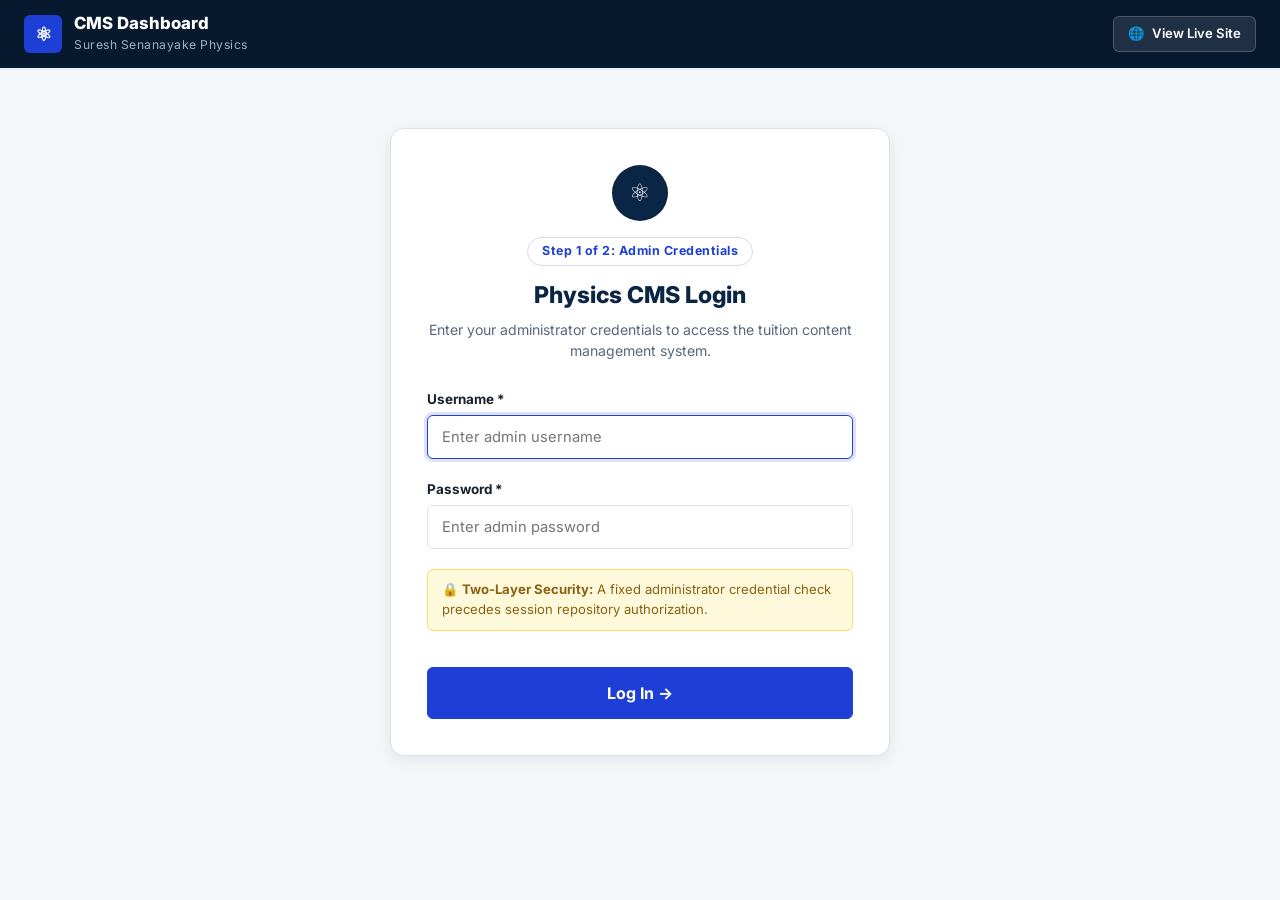
==== commit 0a681e9e: "Implement strict Two-Layer authentication with sessionStorage-only token and enhanced security" ====
--- a/admin/index.html
+++ b/admin/index.html
@@ -55,25 +55,48 @@
     <div class="auth-card">
       <div class="auth-header">
         <div class="auth-logo">⚛</div>
-        <h2>Physics CMS Login</h2>
-        <p>Manage tuition classes, timetables, and bilingual website content directly via GitHub Pages.</p>
-      </div>
-
-      <div class="security-note">
-        🛡️ <strong>Zero-Server Architecture:</strong> Your GitHub Personal Access Token is stored strictly in your browser's temporary <code>sessionStorage</code>. It is never transmitted to any third-party server or written to the repository.
-      </div>
-
-      <form id="loginForm">
+        <div class="auth-step-badge" id="authStepBadge">Step 1 of 2: Admin Credentials</div>
+        <h2 id="authHeading">Physics CMS Login</h2>
+        <p id="authSubheading">Enter your administrator credentials to access the tuition content management system.</p>
+      </div>
+
+      <!-- LAYER 1: USERNAME & PASSWORD LOGIN SCREEN -->
+      <form id="credLoginForm">
+        <div id="credErrorAlert" class="auth-error-alert" style="display: none;">
+          ⚠️ Invalid credentials. Access denied.
+        </div>
+
         <div class="form-group">
-          <label for="ghTokenInput">GitHub Personal Access Token (PAT)</label>
-          <input type="password" id="ghTokenInput" placeholder="Pre-configured &amp; saved permanently" autocomplete="current-password">
-          <div style="margin-top: 8px; display: flex; align-items: center; gap: 8px;">
-            <input type="checkbox" id="rememberTokenCheckbox" checked style="width: auto; cursor: pointer;">
-            <label for="rememberTokenCheckbox" style="margin-bottom: 0; font-size: 0.82rem; font-weight: 500; cursor: pointer; color: var(--admin-text-muted);">
-              Remember token on this browser (Saved securely in your local browser only)
-            </label>
-          </div>
-          <span class="form-hint">Your permanent no-expiry token is pre-configured. You can also paste another token if needed.</span>
+          <label for="adminUsername">Username <span class="required-star">*</span></label>
+          <input type="text" id="adminUsername" placeholder="Enter admin username" required autocomplete="username" autofocus>
+        </div>
+
+        <div class="form-group">
+          <label for="adminPassword">Password <span class="required-star">*</span></label>
+          <input type="password" id="adminPassword" placeholder="Enter admin password" required autocomplete="current-password">
+        </div>
+
+        <div class="security-note" style="margin-top: 14px; font-size: 0.82rem;">
+          🔒 <strong>Two-Layer Security:</strong> A fixed administrator credential check precedes session repository authorization.
+        </div>
+
+        <button type="submit" class="btn btn-primary" style="width: 100%; padding: 13px; font-size: 1rem; font-weight: 700; margin-top: 16px;">
+          Log In →
+        </button>
+      </form>
+
+      <!-- LAYER 2: GITHUB PERSONAL ACCESS TOKEN (SESSION STORAGE ONLY) -->
+      <form id="tokenLoginForm" style="display: none;">
+        <div id="tokenErrorAlert" class="auth-error-alert" style="display: none;"></div>
+
+        <div class="security-note" style="margin-bottom: 20px;">
+          🛡️ <strong>Session Security:</strong> Your GitHub Personal Access Token is stored strictly in your browser's temporary <code>sessionStorage</code>. It is never committed to GitHub, never placed in URLs, and is immediately destroyed when this browser tab closes.
+        </div>
+
+        <div class="form-group">
+          <label for="ghTokenInput">GitHub Personal Access Token (PAT) <span class="required-star">*</span></label>
+          <input type="password" id="ghTokenInput" placeholder="github_pat_..." required autocomplete="off">
+          <span class="form-hint">Paste your fine-grained token with <strong>Contents: Read and write</strong> permission.</span>
         </div>
 
         <div class="grid-2">
@@ -94,17 +117,20 @@
         </div>
 
         <div class="auth-guide-box">
-          <strong>Need a GitHub Token?</strong>
+          <strong>Need your token?</strong>
           <ol>
-            <li>Go to GitHub → <em>Settings</em> → <em>Developer Settings</em> → <em>Personal access tokens</em> → <em>Fine-grained tokens</em>.</li>
-            <li>Select repository: <strong>kanchu12345/class</strong>.</li>
-            <li>Under Repository permissions, set <strong>Contents</strong> to <em>Access: Read and write</em>.</li>
-            <li>Generate token and paste above.</li>
+            <li>GitHub → <em>Settings</em> → <em>Developer Settings</em> → <em>Personal access tokens</em>.</li>
+            <li>Select <strong>kanchu12345/class</strong> with <em>Contents: Read and write</em>.</li>
+            <li>Paste into the field above to start your editing session.</li>
           </ol>
         </div>
 
         <button type="submit" class="btn btn-primary" style="width: 100%; padding: 13px; font-size: 1rem; font-weight: 700;">
           🔓 Connect to GitHub CMS
+        </button>
+
+        <button type="button" id="switchUserBtn" class="btn btn-secondary" style="width: 100%; margin-top: 10px; padding: 10px; font-size: 0.86rem;">
+          ← Switch User / Log Out
         </button>
       </form>
     </div>
--- a/admin/admin.css
+++ b/admin/admin.css
@@ -236,6 +236,32 @@
 .auth-header p {
   font-size: 0.88rem;
   color: var(--admin-text-muted);
+}
+
+.auth-step-badge {
+  display: inline-block;
+  padding: 4px 14px;
+  background-color: var(--admin-bg-tint);
+  color: var(--admin-brand-blue);
+  font-size: 0.78rem;
+  font-weight: 700;
+  border-radius: var(--radius-pill);
+  margin-bottom: 12px;
+  border: 1px solid rgba(29, 63, 214, 0.2);
+  letter-spacing: 0.5px;
+}
+
+.auth-error-alert {
+  background-color: #FEF2F2;
+  border: 1px solid #F87171;
+  color: #991B1B;
+  padding: 11px 16px;
+  border-radius: var(--radius-sm);
+  font-size: 0.88rem;
+  font-weight: 600;
+  margin-bottom: 20px;
+  text-align: center;
+  box-shadow: 0 2px 6px rgba(185, 28, 28, 0.08);
 }
 
 .form-group {
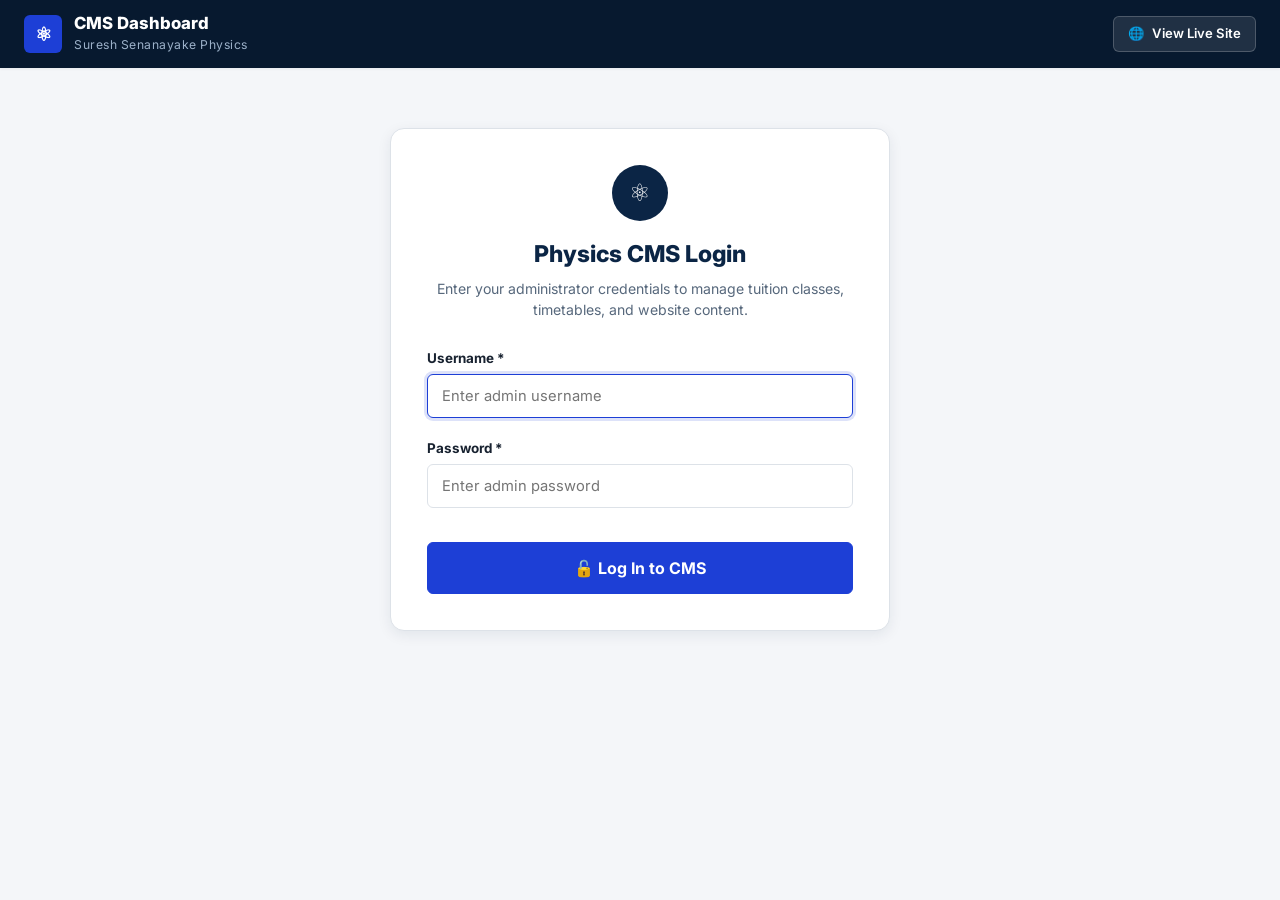
==== commit d6a73d30: "Simplify Admin CMS login to username and password only with embedded repository access" ====
--- a/admin/index.html
+++ b/admin/index.html
@@ -55,15 +55,13 @@
     <div class="auth-card">
       <div class="auth-header">
         <div class="auth-logo">⚛</div>
-        <div class="auth-step-badge" id="authStepBadge">Step 1 of 2: Admin Credentials</div>
-        <h2 id="authHeading">Physics CMS Login</h2>
-        <p id="authSubheading">Enter your administrator credentials to access the tuition content management system.</p>
-      </div>
-
-      <!-- LAYER 1: USERNAME & PASSWORD LOGIN SCREEN -->
-      <form id="credLoginForm">
-        <div id="credErrorAlert" class="auth-error-alert" style="display: none;">
-          ⚠️ Invalid credentials. Access denied.
+        <h2>Physics CMS Login</h2>
+        <p>Enter your administrator credentials to manage tuition classes, timetables, and website content.</p>
+      </div>
+
+      <form id="loginForm">
+        <div id="loginErrorAlert" class="auth-error-alert" style="display: none;">
+          ⚠️ Invalid username or password. Please try again.
         </div>
 
         <div class="form-group">
@@ -76,61 +74,8 @@
           <input type="password" id="adminPassword" placeholder="Enter admin password" required autocomplete="current-password">
         </div>
 
-        <div class="security-note" style="margin-top: 14px; font-size: 0.82rem;">
-          🔒 <strong>Two-Layer Security:</strong> A fixed administrator credential check precedes session repository authorization.
-        </div>
-
-        <button type="submit" class="btn btn-primary" style="width: 100%; padding: 13px; font-size: 1rem; font-weight: 700; margin-top: 16px;">
-          Log In →
-        </button>
-      </form>
-
-      <!-- LAYER 2: GITHUB PERSONAL ACCESS TOKEN (SESSION STORAGE ONLY) -->
-      <form id="tokenLoginForm" style="display: none;">
-        <div id="tokenErrorAlert" class="auth-error-alert" style="display: none;"></div>
-
-        <div class="security-note" style="margin-bottom: 20px;">
-          🛡️ <strong>Session Security:</strong> Your GitHub Personal Access Token is stored strictly in your browser's temporary <code>sessionStorage</code>. It is never committed to GitHub, never placed in URLs, and is immediately destroyed when this browser tab closes.
-        </div>
-
-        <div class="form-group">
-          <label for="ghTokenInput">GitHub Personal Access Token (PAT) <span class="required-star">*</span></label>
-          <input type="password" id="ghTokenInput" placeholder="github_pat_..." required autocomplete="off">
-          <span class="form-hint">Paste your fine-grained token with <strong>Contents: Read and write</strong> permission.</span>
-        </div>
-
-        <div class="grid-2">
-          <div class="form-group">
-            <label for="repoOwnerInput">GitHub Username / Org</label>
-            <input type="text" id="repoOwnerInput" value="kanchu12345" required>
-          </div>
-          <div class="form-group">
-            <label for="repoNameInput">Repository Name</label>
-            <input type="text" id="repoNameInput" value="class" required>
-          </div>
-        </div>
-
-        <div class="form-group">
-          <label for="imgbbKeyInput">ImgBB API Key (Pre-configured for Photo Uploads)</label>
-          <input type="text" id="imgbbKeyInput" value="580db6f671331120289dba6d8ec108c2" placeholder="32-character free API key">
-          <span class="form-hint">Used for automatic 1-click tuition flyer & classroom photo hosting.</span>
-        </div>
-
-        <div class="auth-guide-box">
-          <strong>Need your token?</strong>
-          <ol>
-            <li>GitHub → <em>Settings</em> → <em>Developer Settings</em> → <em>Personal access tokens</em>.</li>
-            <li>Select <strong>kanchu12345/class</strong> with <em>Contents: Read and write</em>.</li>
-            <li>Paste into the field above to start your editing session.</li>
-          </ol>
-        </div>
-
-        <button type="submit" class="btn btn-primary" style="width: 100%; padding: 13px; font-size: 1rem; font-weight: 700;">
-          🔓 Connect to GitHub CMS
-        </button>
-
-        <button type="button" id="switchUserBtn" class="btn btn-secondary" style="width: 100%; margin-top: 10px; padding: 10px; font-size: 0.86rem;">
-          ← Switch User / Log Out
+        <button type="submit" id="loginSubmitBtn" class="btn btn-primary" style="width: 100%; padding: 13px; font-size: 1rem; font-weight: 700; margin-top: 14px;">
+          🔓 Log In to CMS
         </button>
       </form>
     </div>
